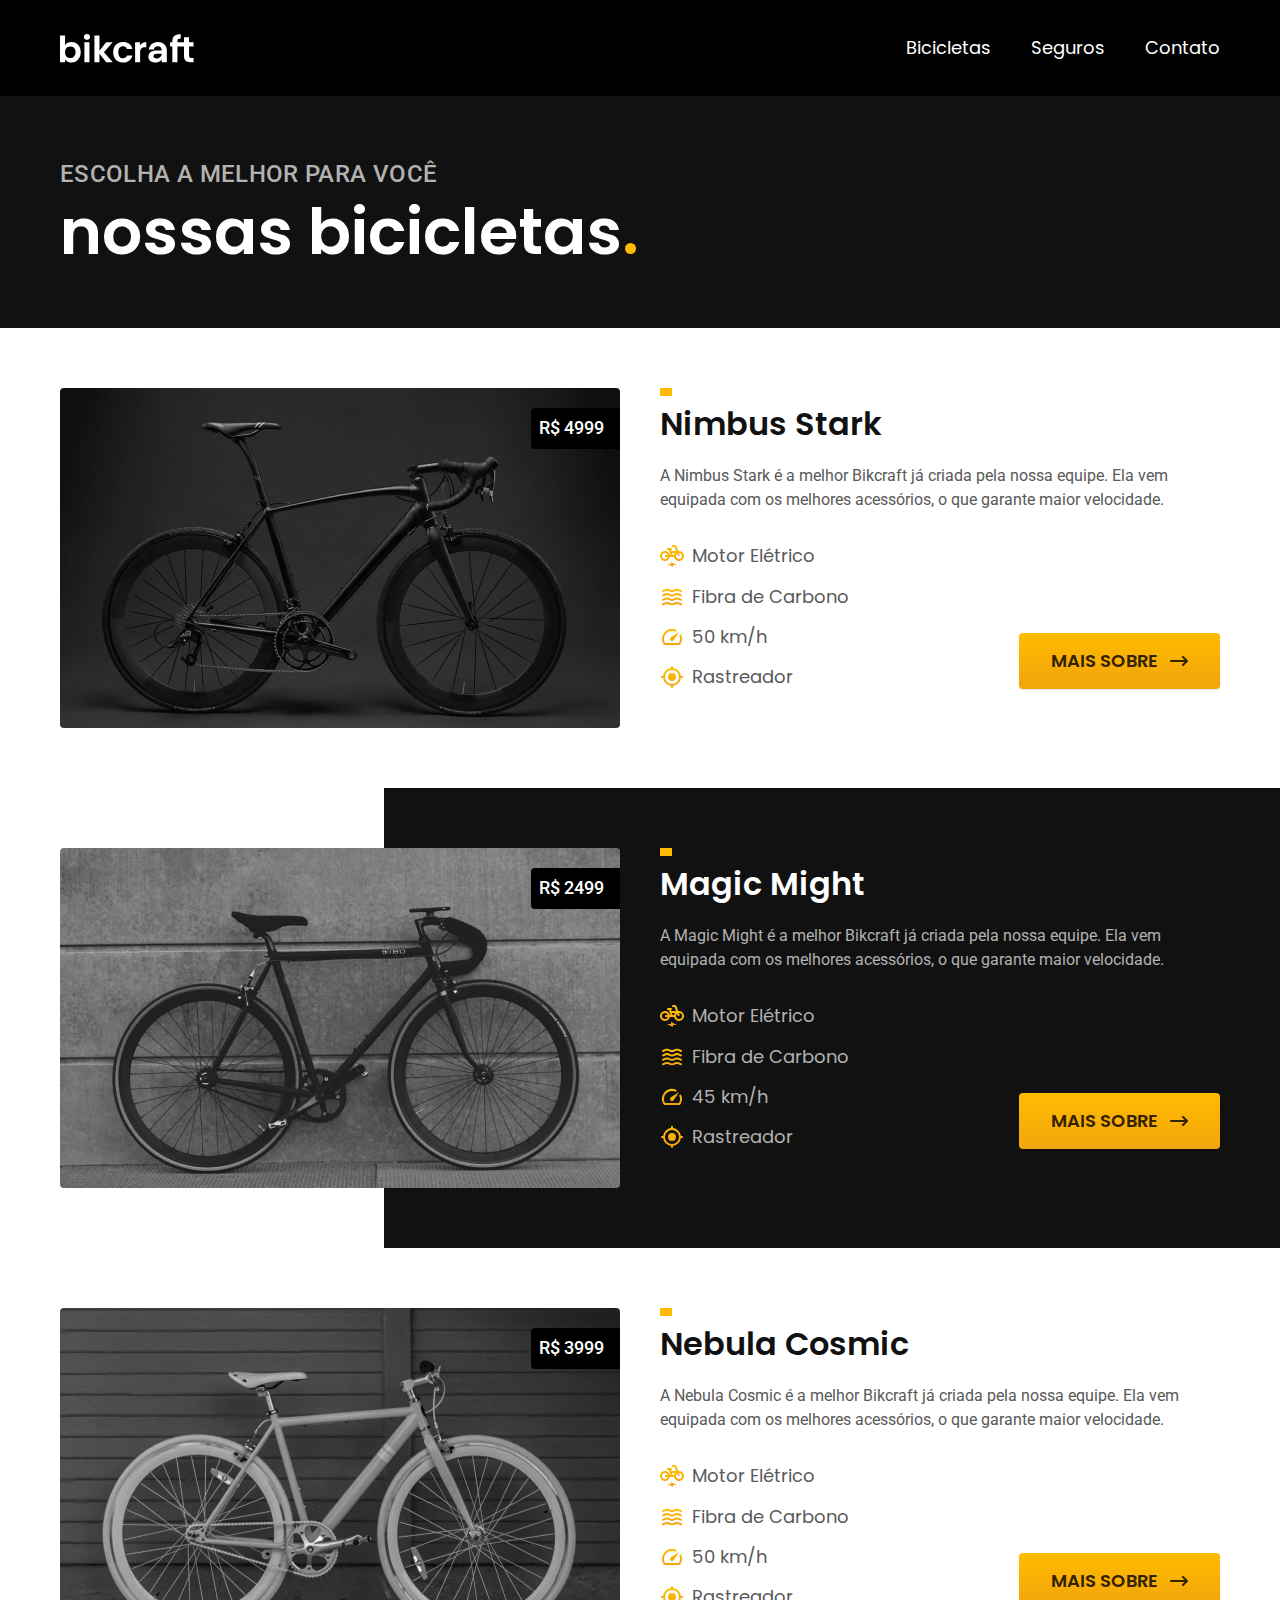
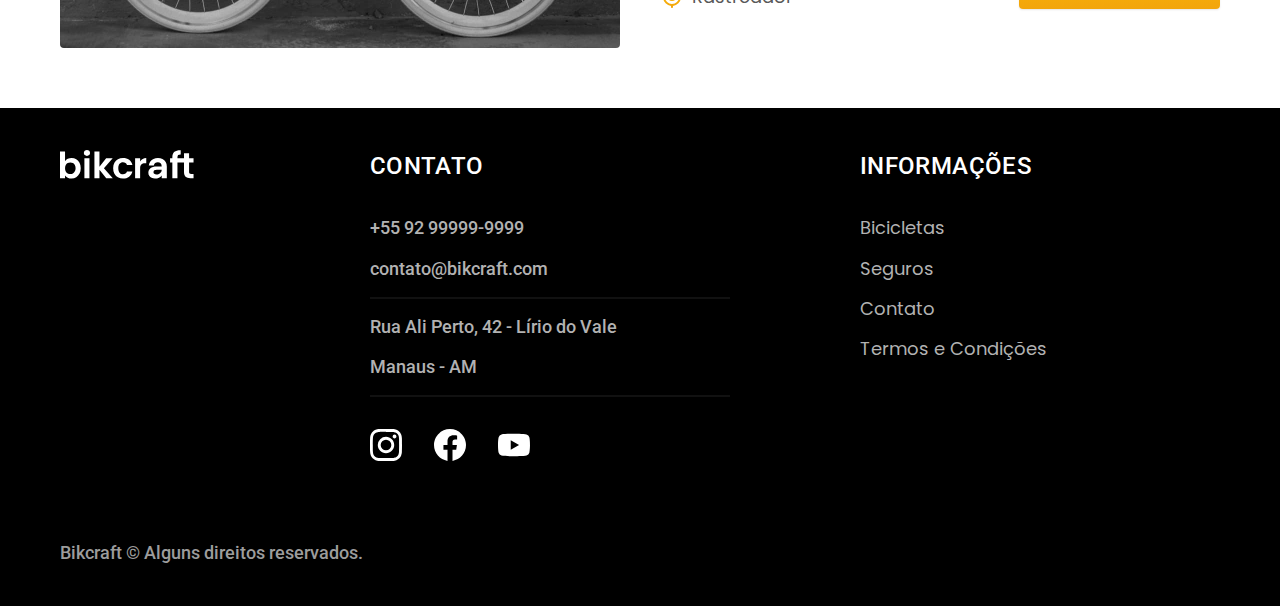
==== bicicletas.html @ 1148b9d0 "termos-e-bicicletas" ====
<!DOCTYPE html>
<html lang="pt-br">

<head>
  <meta charset="UTF-8">
  <meta name="viewport" content="width=device-width, initial-scale=1.0">

  <title>Bicicletas | Bikcraft</title>
  <meta name="description" content="Termos e condições.">

  <link rel="stylesheet" href="./css/style.css">

  <link rel="preconnect" href="https://fonts.googleapis.com">
  <link rel="preconnect" href="https://fonts.gstatic.com" crossorigin>
  <link href="https://fonts.googleapis.com/css2?family=Merriweather:ital,wght@1,900&family=Poppins:wght@400;600&family=Roboto:wght@400;500&display=swap" rel="stylesheet">
</head>

<body id="bicicletas">
  <header class="header-bg">
    <div class="header container">
      <a href="./">
        <img src="./img/bikcraft.svg" alt="Bikcraft">
      </a>

      <nav aria-label="primaria">
        <ul class="header-menu font-1-m cor-0">
          <li><a href="./bicicletas.html">Bicicletas</a></li>
          <li><a href="./seguros.html">Seguros</a></li>
          <li><a href="./contato.html">Contato</a></li>
        </ul>
      </nav>
    </div>
  </header>


  <main>
    <div class="titulo-bg">
      <div class="titulo container">
        <p class="font-2-l-b cor-5">Escolha a melhor para você</p>
        <h1 class="font-1-xxl cor-0">nossas bicicletas<span class="cor-p1">.</span></h1>
      </div>
    </div>


    <div class="bicicletas container">
      <div class="bicicletas-imagem">
        <img src="./img/bicicletas/nimbus.jpg" alt="Bicicleta preta">
        <span class="font-2-m cor-0">R$ 4999</span>
      </div>
      <div class="bicicletas-conteudo">
        <h2 class="font-1-xl">Nimbus Stark</h2>
        <p class="font-2-s cor-8">A Nimbus Stark é a melhor Bikcraft já criada pela nossa equipe. Ela vem equipada com os melhores acessórios, o que garante maior velocidade.</p>
        <ul class="font-1-m cor-8">
          <li>
            <img src="./img/icones/eletrica.svg" alt="">
            Motor Elétrico
          </li>
          <li>
            <img src="./img/icones/carbono.svg" alt="">
            Fibra de Carbono
          </li>
          <li>
            <img src="./img/icones/velocidade.svg" alt="">
            50 km/h
          </li>
          <li>
            <img src="./img/icones/rastreador.svg" alt="">
            Rastreador
          </li>
        </ul>
        <a class="botao seta" href="./bicicletas/nimbus.html">Mais sobre</a>
      </div>
    </div>

    <div class="bicicletas-bg">
      <div class="bicicletas container">
        <div class="bicicletas-imagem">
          <img src="./img/bicicletas/magic.jpg" alt="Bicicleta preta">
          <span class="font-2-m cor-0">R$ 2499</span>
        </div>
        <div class="bicicletas-conteudo">
          <h2 class="font-1-xl cor-0">Magic Might</h2>
          <p class="font-2-s cor-5">A Magic Might é a melhor Bikcraft já criada pela nossa equipe. Ela vem equipada com os melhores acessórios, o que garante maior velocidade.</p>
          <ul class="font-1-m cor-5">
            <li>
              <img src="./img/icones/eletrica.svg" alt="">
              Motor Elétrico
            </li>
            <li>
              <img src="./img/icones/carbono.svg" alt="">
              Fibra de Carbono
            </li>
            <li>
              <img src="./img/icones/velocidade.svg" alt="">
              45 km/h
            </li>
            <li>
              <img src="./img/icones/rastreador.svg" alt="">
              Rastreador
            </li>
          </ul>
        <a class="botao seta" href="./bicicletas/magic.html">Mais sobre</a>

        </div>
      </div>
    </div>

    <div class="bicicletas container">
      <div class="bicicletas-imagem">
        <img src="./img/bicicletas/nebula.jpg" alt="Bicicleta preta">
        <span class="font-2-m cor-0">R$ 3999</span>
      </div>
      <div class="bicicletas-conteudo">
        <h2 class="font-1-xl">Nebula Cosmic</h2>
        <p class="font-2-s cor-8">A Nebula Cosmic é a melhor Bikcraft já criada pela nossa equipe. Ela vem equipada com os melhores acessórios, o que garante maior velocidade.</p>
        <ul class="font-1-m cor-8">
          <li>
            <img src="./img/icones/eletrica.svg" alt="">
            Motor Elétrico
          </li>
          <li>
            <img src="./img/icones/carbono.svg" alt="">
            Fibra de Carbono
          </li>
          <li>
            <img src="./img/icones/velocidade.svg" alt="">
            50 km/h
          </li>
          <li>
            <img src="./img/icones/rastreador.svg" alt="">
            Rastreador
          </li>
        </ul>
        <a class="botao seta" href="./bicicletas/nebula.html">Mais sobre</a>
      </div>
    </div>
  </main>


  <footer class="footer-bg">
    <div class="footer container">
      <img src="./img/bikcraft.svg" alt="Bikcraft">

      <div class="footer-contato">
        <h3 class="font-2-l-b cor-0">Contato</h3>
        <ul class="font-2-m cor-5">
          <li><a href="tel:+5592999999999">+55 92 99999-9999</a></li>
          <li><a href="mailto:contato@bikcraft.com">contato@bikcraft.com</a></li>
          <li>Rua Ali Perto, 42 - Lírio do Vale</li>
          <li>Manaus - AM</li>
        </ul>
        <div class="footer-redes">
          <a href="./">
            <img src="./img/redes/instagram.svg" alt="Instagram">
          </a>
          <a href="./">
            <img src="./img/redes/facebook.svg" alt="Facebook">
          </a>
          <a href="./">
            <img src="./img/redes/youtube.svg" alt="Youtube">
          </a>
        </div>
      </div>

      <div class="footer-informacoes">
        <h3 class="font-2-l-b cor-0">Informações</h3>
        <nav>
          <ul class="font-1-m cor-5">
            <li><a href="./bicicletas.html">Bicicletas</a></li>
            <li><a href="./seguros.html">Seguros</a></li>
            <li><a href="./contato.html">Contato</a></li>
            <li><a href="./termos.html">Termos e Condições</a></li>
          </ul>
        </nav>
      </div>

      <p class="footer-copy font-2-m cor-6">Bikcraft © Alguns direitos reservados.</p>
    </div>
  </footer>
</body>

</html>
---- css/style.css ----
@import "./global/global.css";
@import "./utilidades/tipografia.css";
@import "./utilidades/cores.css";

/* Global */
@import "./global/header.css";
@import "./global/footer.css";

/* Utilidades */
@import "./utilidades/componentes.css";

/* Home */
@import "./home/introducao.css";
@import "./home/tecnologia.css";
@import "./home/parceiros.css";
@import "./home/depoimento.css";

/* Bicicletas */
@import "./bicicletas/bicicletas-lista.css";
@import "./bicicletas/bicicletas.css";

/* Seguros */
@import "./seguros/seguros.css";

/* Termos */
@import "./termos/termos.css";
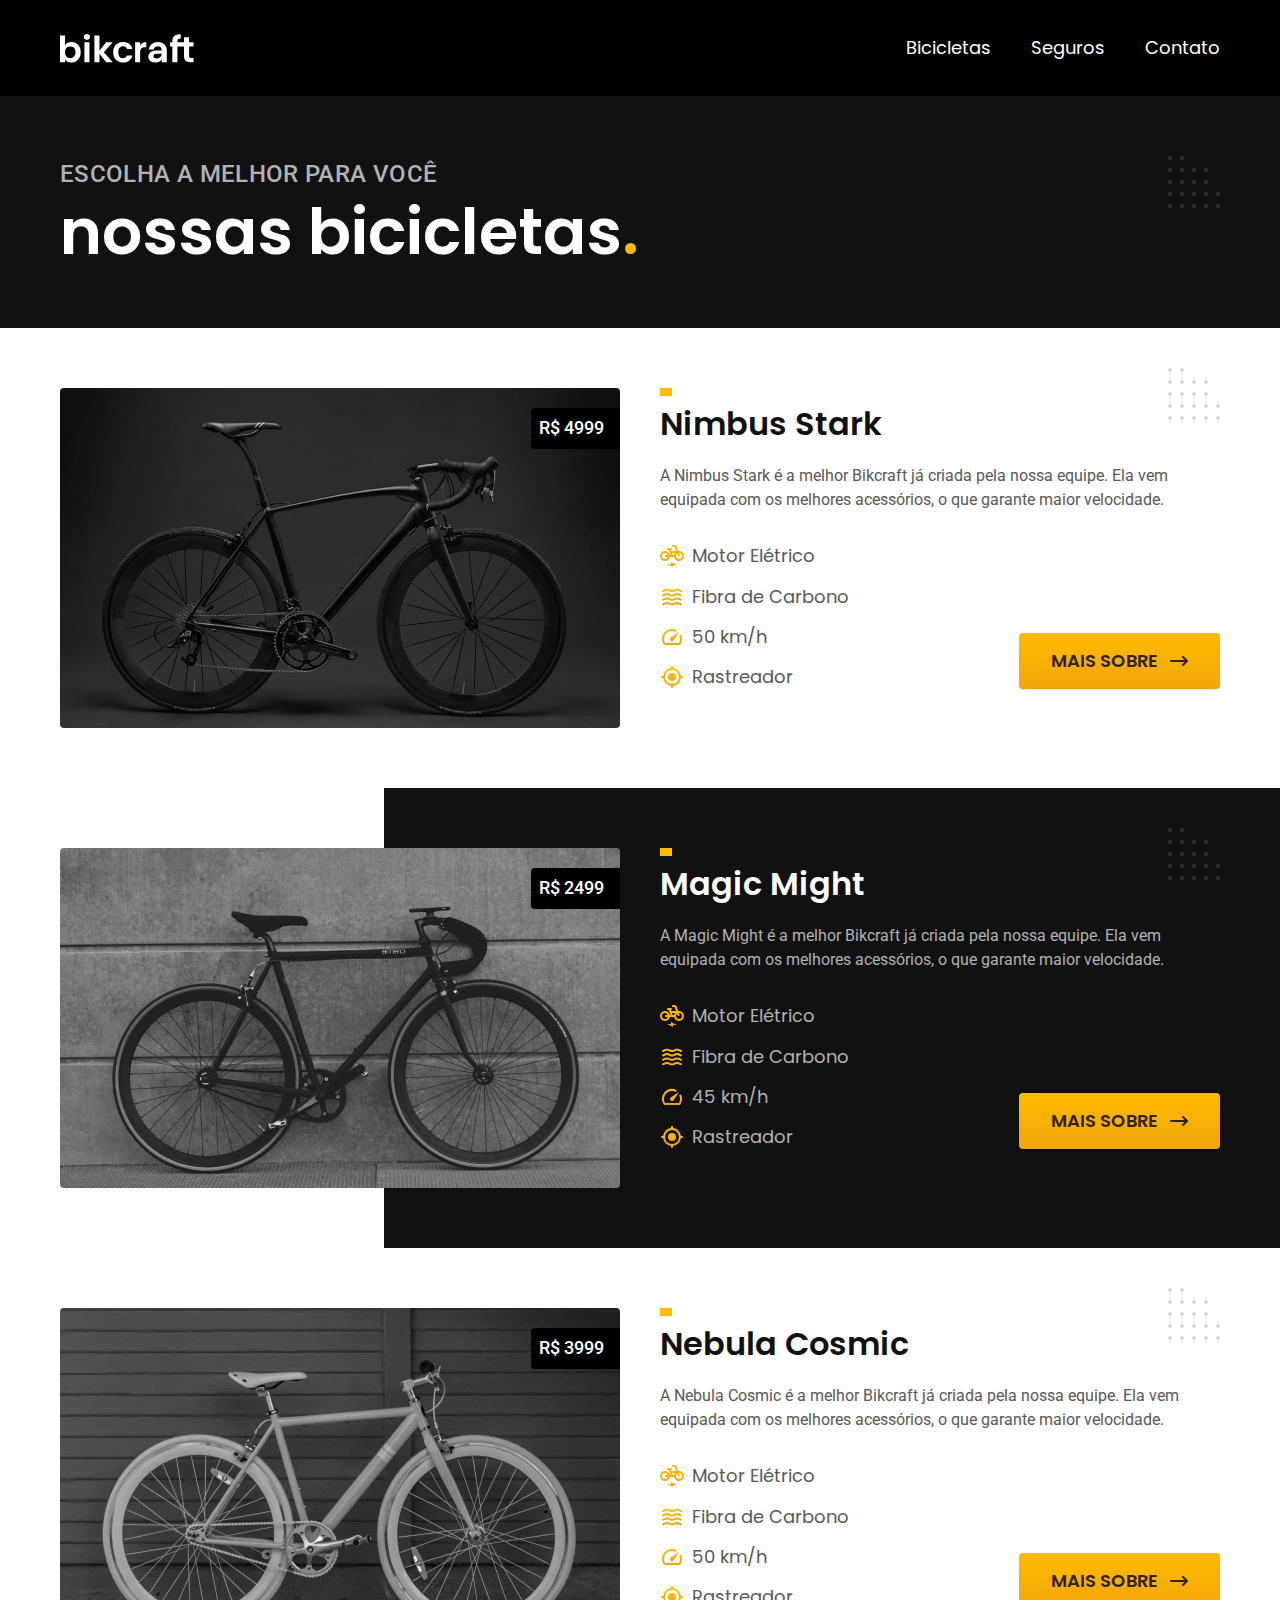
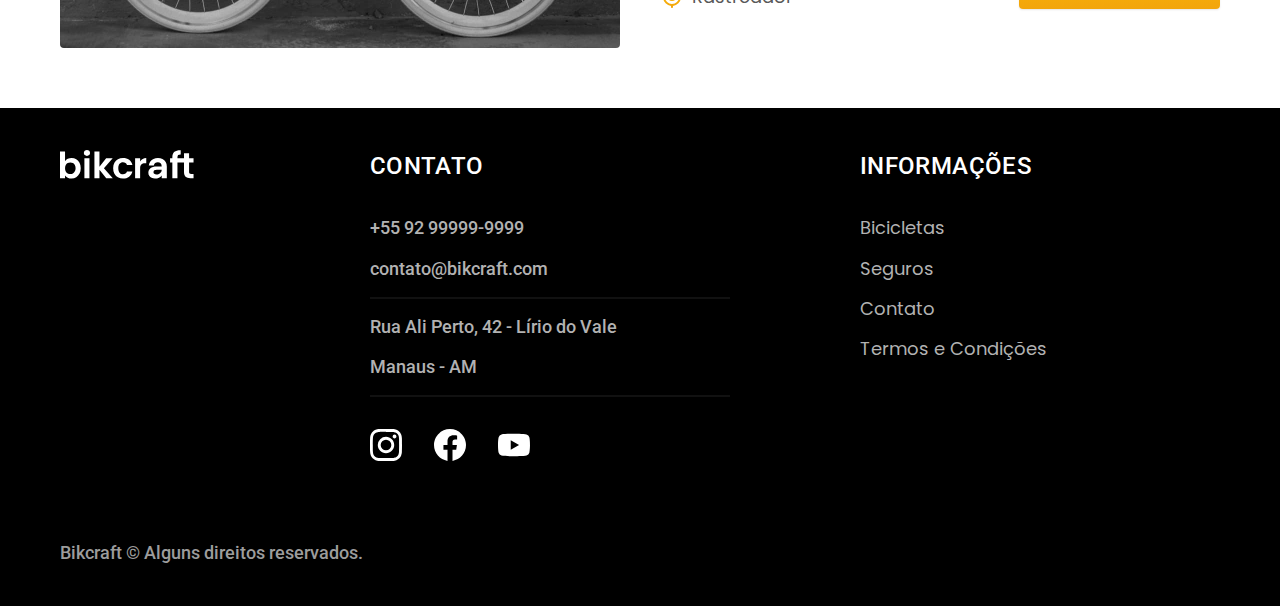
==== commit 382a00e1: "decoracao-e-otimizacoes" ====
--- a/bicicletas.html
+++ b/bicicletas.html
@@ -6,8 +6,9 @@
   <meta name="viewport" content="width=device-width, initial-scale=1.0">
 
   <title>Bicicletas | Bikcraft</title>
-  <meta name="description" content="Termos e condições.">
+  <meta name="description" content="Bicletas bikcraft.">
 
+  <link rel="preload" href="./css/style.css" as="style">
   <link rel="stylesheet" href="./css/style.css">
 
   <link rel="preconnect" href="https://fonts.googleapis.com">
@@ -99,7 +100,7 @@
               Rastreador
             </li>
           </ul>
-        <a class="botao seta" href="./bicicletas/magic.html">Mais sobre</a>
+          <a class="botao seta" href="./bicicletas/magic.html">Mais sobre</a>
 
         </div>
       </div>
--- a/css/style.css
+++ b/css/style.css
@@ -8,6 +8,7 @@
 
 /* Utilidades */
 @import "./utilidades/componentes.css";
+@import "./utilidades/formulario.css";
 
 /* Home */
 @import "./home/introducao.css";
@@ -15,12 +16,25 @@
 @import "./home/parceiros.css";
 @import "./home/depoimento.css";
 
+/* Bicicleta */
+@import "./bicicleta/bicicleta.css";
+@import "./bicicleta/seguro.css";
+
 /* Bicicletas */
 @import "./bicicletas/bicicletas-lista.css";
 @import "./bicicletas/bicicletas.css";
 
 /* Seguros */
 @import "./seguros/seguros.css";
+@import "./seguros/vantagens.css";
+@import "./seguros/perguntas.css";
+
+/* Contato */
+@import "./contato/contato.css";
+@import "./contato/lojas.css";
+
+/* Orçamento */
+@import "./orcamento/orcamento.css";
 
 /* Termos */
 @import "./termos/termos.css";
--- a/css/style.css
+++ b/css/style.css
@@ -8,6 +8,7 @@
 
 /* Utilidades */
 @import "./utilidades/componentes.css";
+@import "./utilidades/formulario.css";
 
 /* Home */
 @import "./home/introducao.css";
@@ -15,12 +16,25 @@
 @import "./home/parceiros.css";
 @import "./home/depoimento.css";
 
+/* Bicicleta */
+@import "./bicicleta/bicicleta.css";
+@import "./bicicleta/seguro.css";
+
 /* Bicicletas */
 @import "./bicicletas/bicicletas-lista.css";
 @import "./bicicletas/bicicletas.css";
 
 /* Seguros */
 @import "./seguros/seguros.css";
+@import "./seguros/vantagens.css";
+@import "./seguros/perguntas.css";
+
+/* Contato */
+@import "./contato/contato.css";
+@import "./contato/lojas.css";
+
+/* Orçamento */
+@import "./orcamento/orcamento.css";
 
 /* Termos */
 @import "./termos/termos.css";
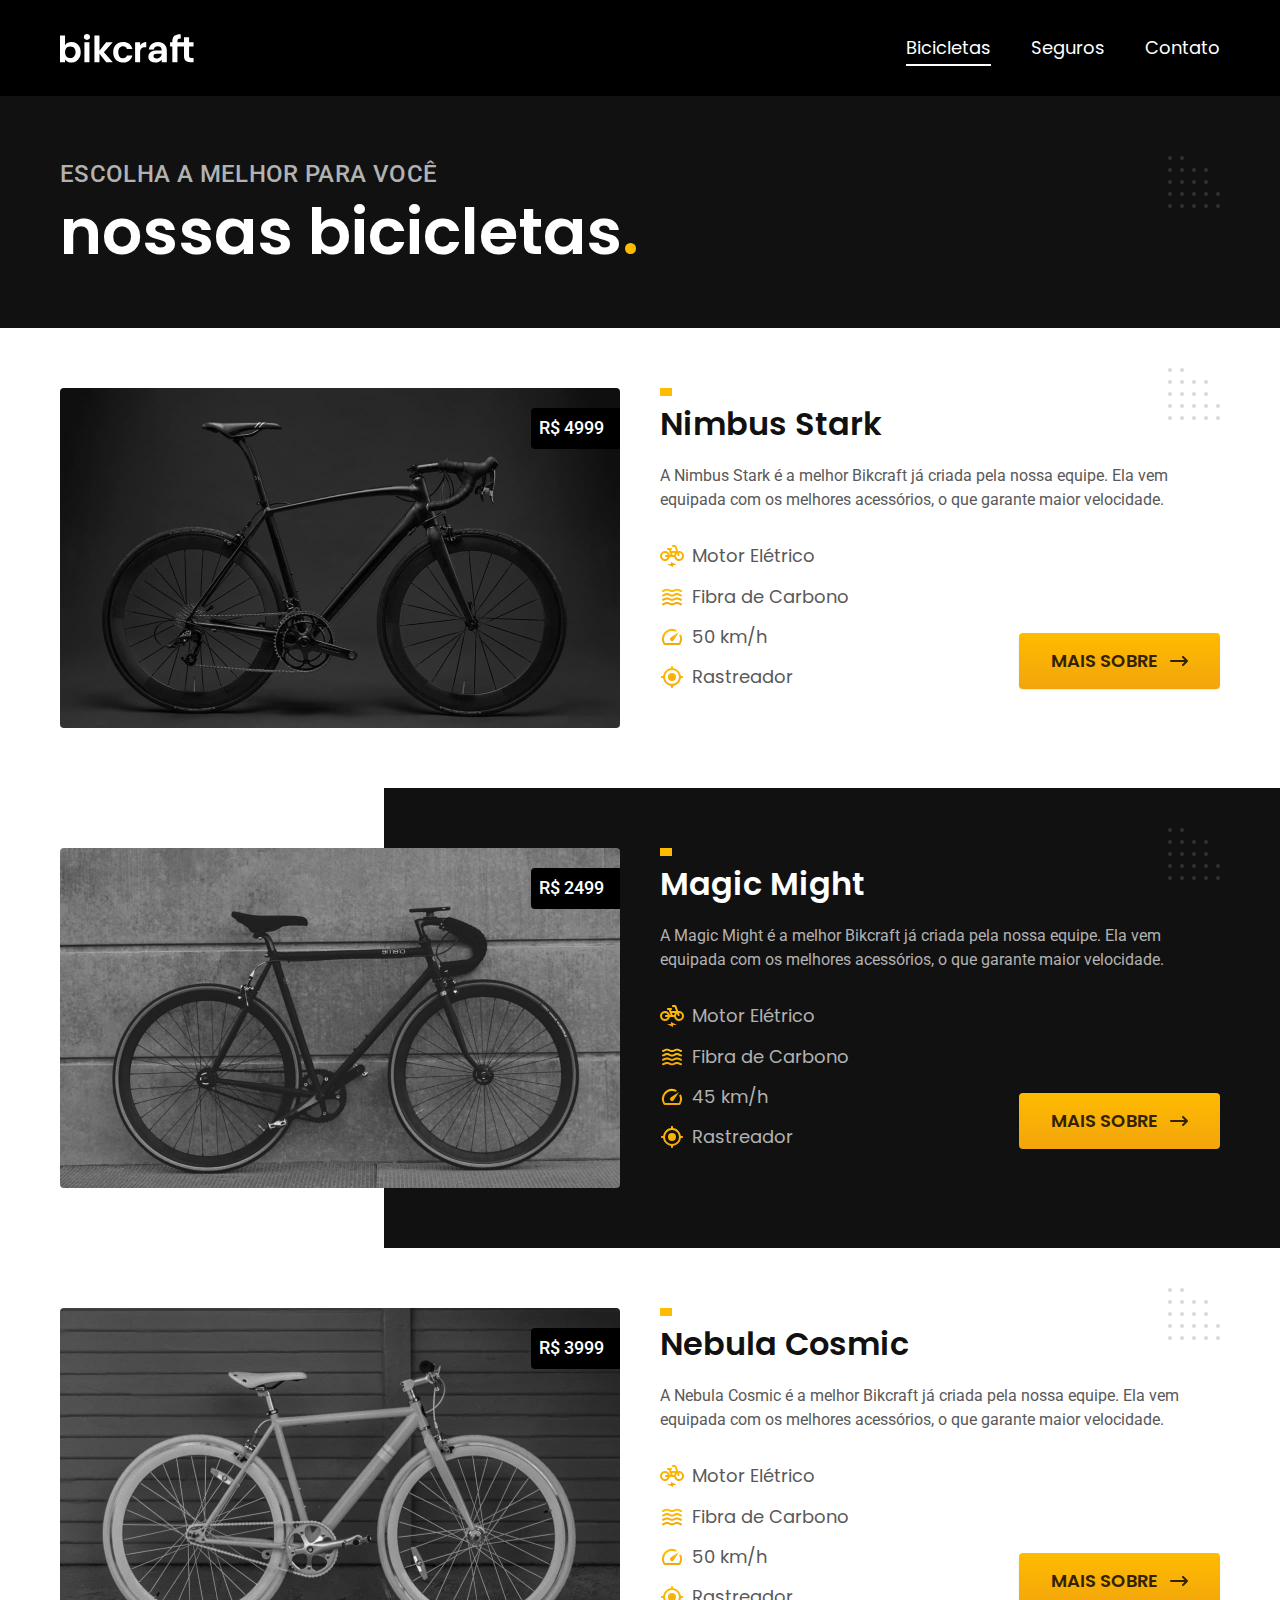
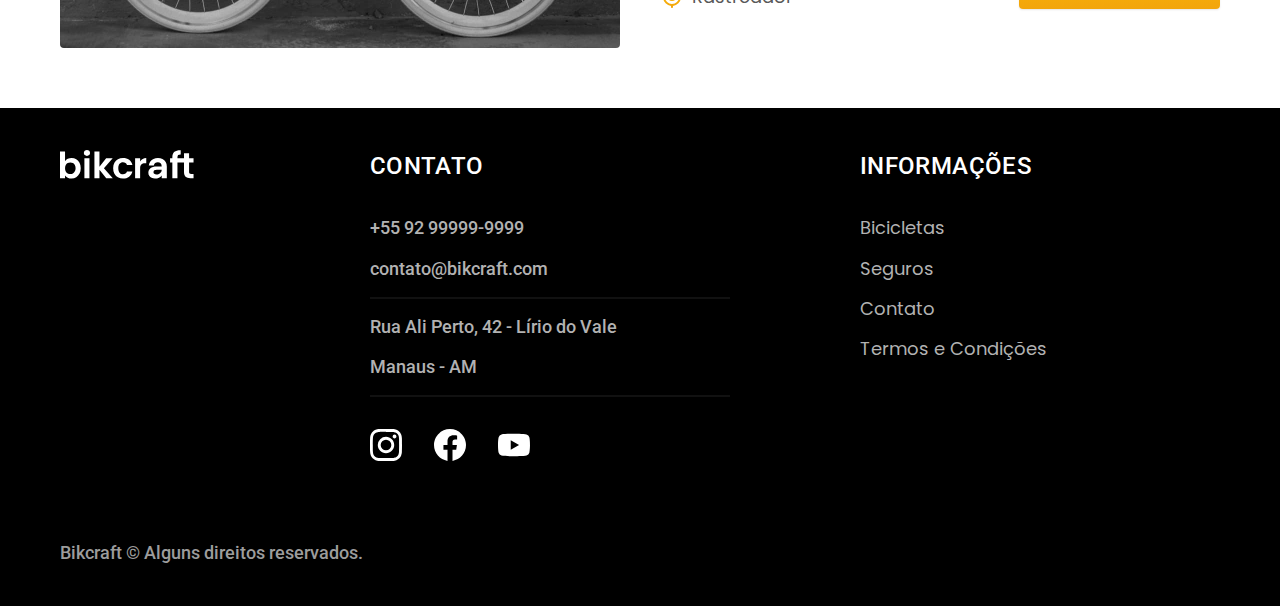
==== commit f717c51d: "menu-ativo-e-parametros-url" ====
--- a/bicicletas.html
+++ b/bicicletas.html
@@ -178,6 +178,7 @@
       <p class="footer-copy font-2-m cor-6">Bikcraft © Alguns direitos reservados.</p>
     </div>
   </footer>
+  <script src="./js/script.js"></script>
 </body>
 
 </html>